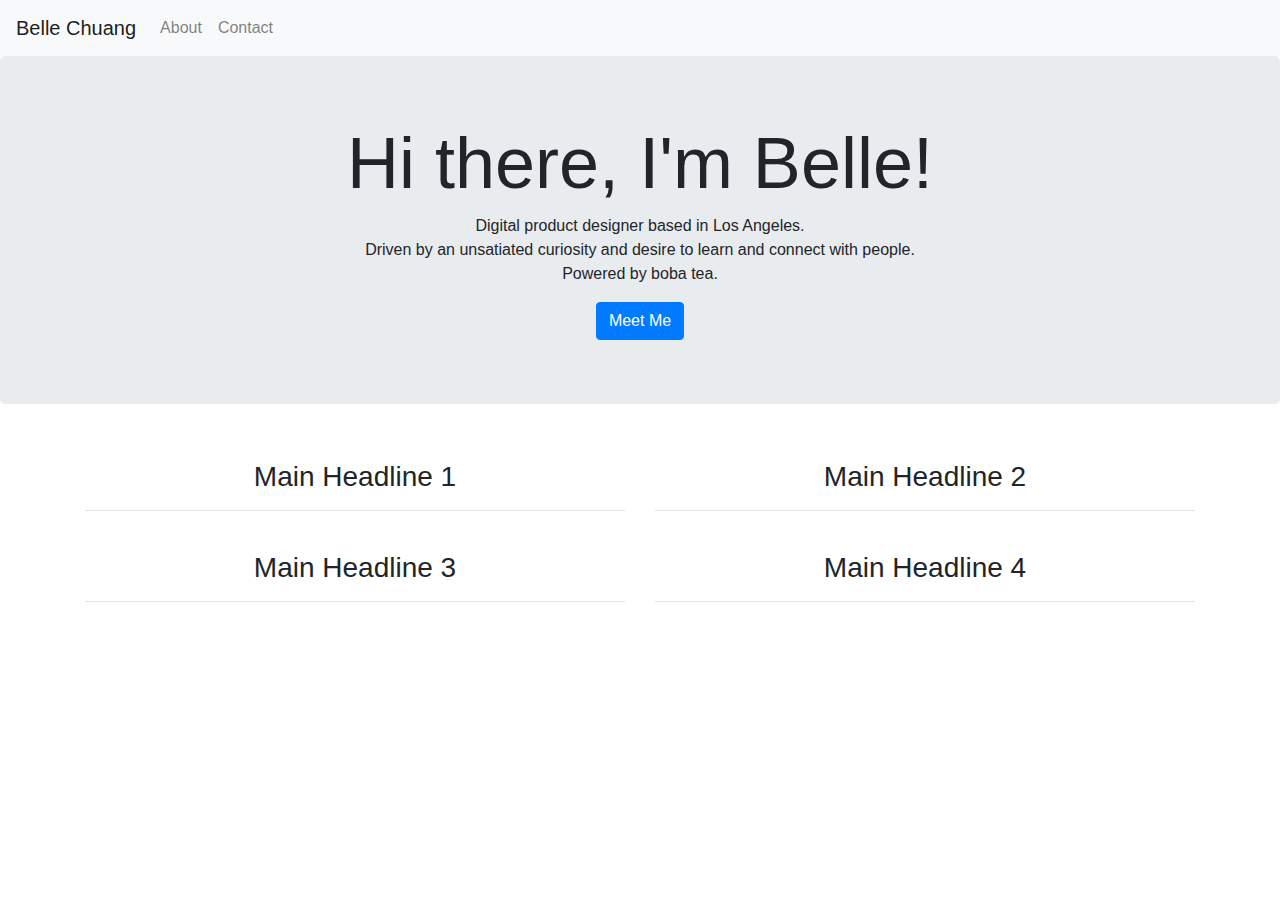
==== index.html @ a0fe6ba5 "new pages" ====
<!doctype html>
<html lang="en">

<head>
  <title>Belle Chuang</title>
  <!-- Required meta tags -->
  <meta charset="utf-8">
  <meta name="viewport" content="width=device-width, initial-scale=1, shrink-to-fit=no">

  <!-- Bootstrap CSS -->
  <link rel="stylesheet" href="https://maxcdn.bootstrapcdn.com/bootstrap/4.0.0/css/bootstrap.min.css" integrity="sha384-Gn5384xqQ1aoWXA+058RXPxPg6fy4IWvTNh0E263XmFcJlSAwiGgFAW/dAiS6JXm"
    crossorigin="anonymous">
    <link href="https://stackpath.bootstrapcdn.com/bootswatch/4.1.3/minty/bootstrap.min.css" rel="stylesheet" integrity="sha384-Qt9Hug5NfnQDGMoaQYXN1+PiQvda7poO7/5k4qAmMN6evu0oDFMJTyjqaoTGHdqf" crossorigin="anonymous">

  <!-- Styling -->
  <style>
    img {
      width: 100%;
      height: auto;
    }
  </style>

</head>

<body>

<!--nav bar-->
<nav class="navbar navbar-expand-lg navbar-light bg-light">
    <a class="navbar-brand" href="index.html">Belle Chuang</a>
    <button class="navbar-toggler" type="button" data-toggle="collapse" data-target="#navbarSupportedContent" aria-controls="navbarSupportedContent" aria-expanded="false" aria-label="Toggle navigation">
      <span class="navbar-toggler-icon"></span>
    </button>
  
    <div class="collapse navbar-collapse" id="navbarSupportedContent">
      <ul class="navbar-nav mr-auto">
        <li class="nav-item">
          <a class="nav-link" href="about.html">About</a>
        </li>
        <li class="nav-item">
          <a class="nav-link" href="contact.html">Contact</a>
        </li>
      </ul>
    </div>
</nav>

  <!-- Jumbotron -->
  <div class="jumbotron align-items-center text-center">
    <h1 class="display-3">Hi there, I'm Belle!</h1>
    <p>Digital product designer based in Los Angeles.
        <br>
        Driven by an unsatiated curiosity and desire to learn and connect with people.
        <br>
        Powered by boba tea. 
    </p>
    <a class="btn btn-primary" href="about.html" role="button">Meet Me</a>
  </div>

  <!-- Main Content Container -->
  <div class="container-fluid">

    <!-- Outermost Row -->
    <div class="row">
     
      <!-- Articles of Lesser Importance -->
      <!-- <div class="col-lg-3 col-md-4 order-2 order-md-1">
      <div class="container">
          <div class="row">
            <div class="col-12 col-md-12 col-lg-12">
              <h3>Less Important Article 1</h3>
              <p>Lorem ipsum, dolor sit amet consectetur adipisicing elit. Expedita aliquid voluptatem fuga
                et, recusandae accusantium minus fugit adipisci! Obcaecati id, nobis ullam natus laudantium
                omnis architecto unde rem qui debitis?</p>
              <hr>
            </div>
            <div class="col-12 col-md-12 col-lg-12">
              <h3>Less Important Article 2</h3>
              <p>Lorem ipsum, dolor sit amet consectetur adipisicing elit. Expedita aliquid voluptatem fuga
                et, recusandae accusantium minus fugit adipisci! Obcaecati id, nobis ullam natus laudantium
                omnis architecto unde rem qui debitis?</p>
              <hr>
            </div>
            <div class="col-12 col-md-12 col-lg-12">
              <h3>Less Important Article 3</h3>
              <p>Lorem ipsum, dolor sit amet consectetur adipisicing elit. Expedita aliquid voluptatem fuga
                et, recusandae accusantium minus fugit adipisci! Obcaecati id, nobis ullam natus laudantium
                omnis architecto unde rem qui debitis?</p>
              <hr>
            </div>
          </div>
        </div>
      </div> -->

    

      <!-- Main Headlines -->
      <div class="container">
        <div class="row">
          <div class="col-12 col-md-6 col-lg-6">
            <img src="http://via.placeholder.com/400x400" alt="">
            <h3 class="display-6 text-center">Main Headline 1</h3>

            <hr>
          </div>
          <div class="col-12 col-md-6 col-lg-6">
            <img src="http://via.placeholder.com/400x400" alt="">
            <h3 class="display-6 text-center">Main Headline 2</h3>

            <hr>
          </div>
          <div class="col-12 col-md-6 col-lg-6">
              <img src="http://via.placeholder.com/400x400" alt="">
              <h3 class="display-6 text-center">Main Headline 3</h3>

              <hr>
            </div>
            <div class="col-12 col-md-6 col-lg-6">
                <img src="http://via.placeholder.com/400x400" alt="">
                <h3 class="display-6 text-center">Main Headline 4</h3>

                <hr>
              </div>
        </div>
      </div>
    </div>

    

    

    
      <!-- Images of the Week -->
      <!-- <div class="col-lg-3 col-md-12 order-3">
      <div class="container">
        <div class="card">
          <div class="card-title">
            <h3 class="text-center">Images of the Week</h3>
          </div>
          <div class="row">
            <div class="col-6 mb-1 col-md-3 col-lg-12">
              <img src="http://via.placeholder.com/200x200" alt="">
            </div>
            <div class="col-6 mb-1 col-md-3 col-lg-12">
              <img src="http://via.placeholder.com/200x200" alt="">
            </div>
            <div class="col-6 mb-1 col-md-3 col-lg-12">
              <img src="http://via.placeholder.com/200x200" alt="">
            </div>
            <div class="col-6 mb-1 col-md-3 col-lg-12">
              <img src="http://via.placeholder.com/200x200" alt="">
            </div>
          </div>
        </div>
      </div>
    </div>
  </div> -->

</div>

<!--javascript-->
<script src="https://code.jquery.com/jquery-3.3.1.slim.min.js" integrity="sha384-q8i/X+965DzO0rT7abK41JStQIAqVgRVzpbzo5smXKp4YfRvH+8abtTE1Pi6jizo" crossorigin="anonymous"></script>
        <script src="https://cdnjs.cloudflare.com/ajax/libs/popper.js/1.14.3/umd/popper.min.js" integrity="sha384-ZMP7rVo3mIykV+2+9J3UJ46jBk0WLaUAdn689aCwoqbBJiSnjAK/l8WvCWPIPm49" crossorigin="anonymous"></script>
        <script src="https://stackpath.bootstrapcdn.com/bootstrap/4.1.3/js/bootstrap.min.js" integrity="sha384-ChfqqxuZUCnJSK3+MXmPNIyE6ZbWh2IMqE241rYiqJxyMiZ6OW/JmZQ5stwEULTy" crossorigin="anonymous"></script> 
        <script src="code.js" type="text/javascript"></script>
</body>

</html>
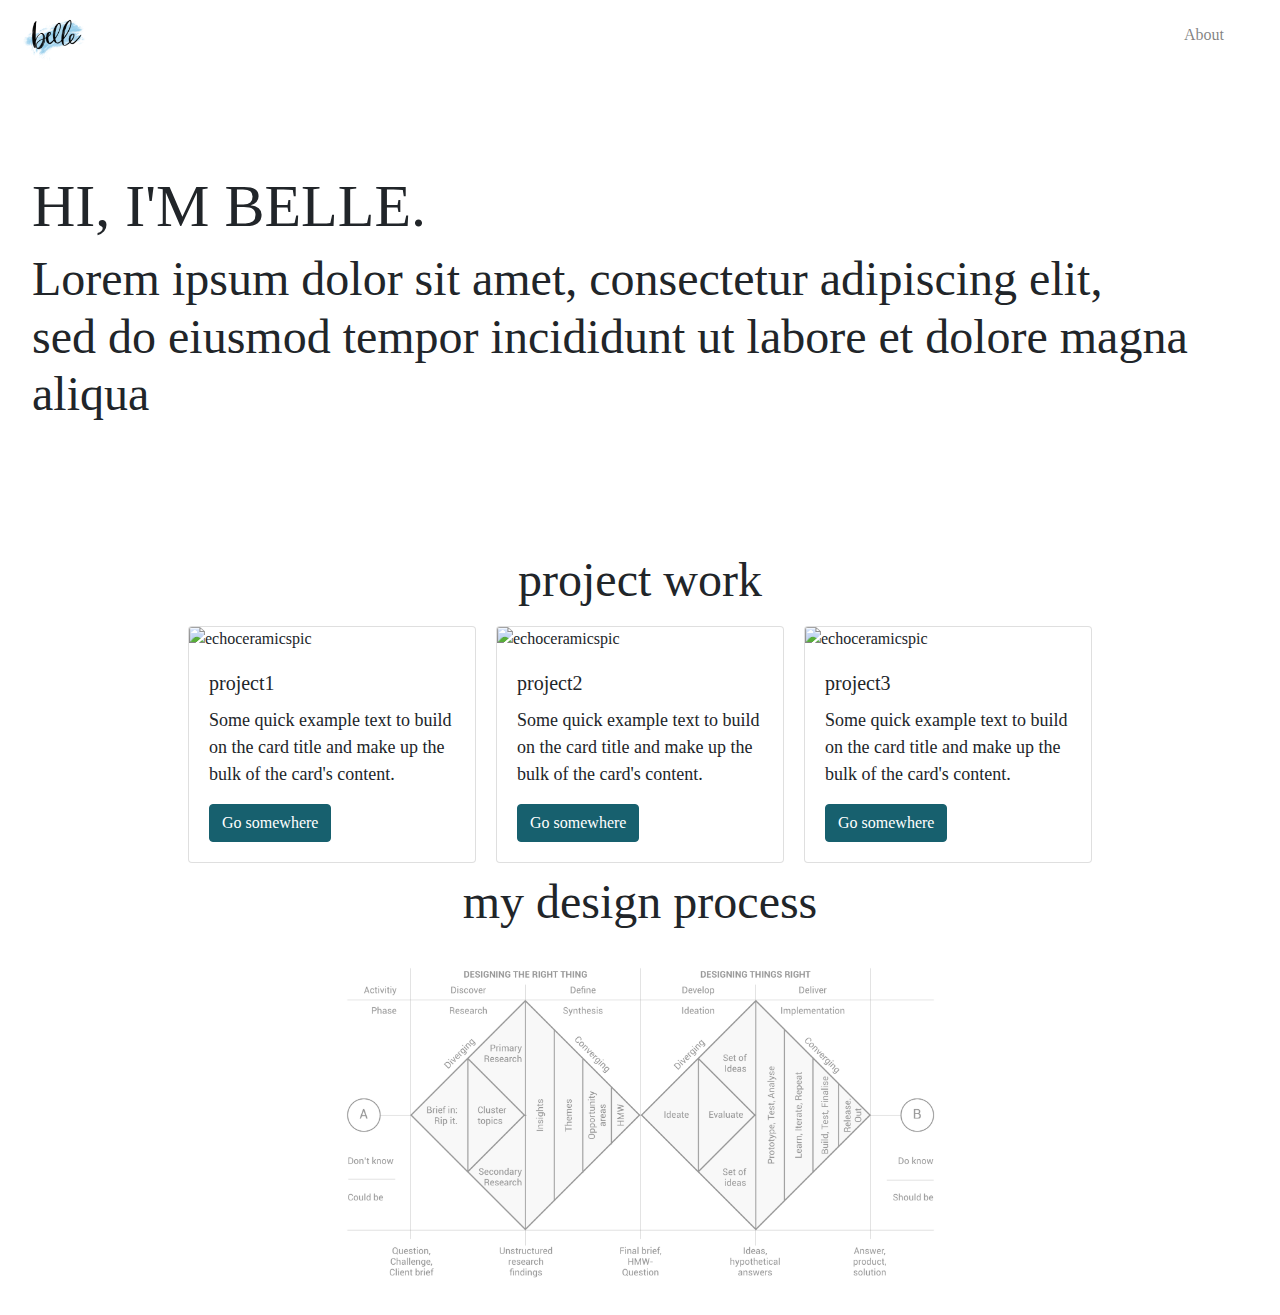
==== commit bd465cb8: "adding all project pages" ====
--- a/index.html
+++ b/index.html
@@ -10,151 +10,142 @@
   <!-- Bootstrap CSS -->
   <link rel="stylesheet" href="https://maxcdn.bootstrapcdn.com/bootstrap/4.0.0/css/bootstrap.min.css" integrity="sha384-Gn5384xqQ1aoWXA+058RXPxPg6fy4IWvTNh0E263XmFcJlSAwiGgFAW/dAiS6JXm"
     crossorigin="anonymous">
-    <link href="https://stackpath.bootstrapcdn.com/bootswatch/4.1.3/minty/bootstrap.min.css" rel="stylesheet" integrity="sha384-Qt9Hug5NfnQDGMoaQYXN1+PiQvda7poO7/5k4qAmMN6evu0oDFMJTyjqaoTGHdqf" crossorigin="anonymous">
-
-  <!-- Styling -->
-  <style>
-    img {
-      width: 100%;
-      height: auto;
-    }
-  </style>
+  <link rel ="stylesheet" href="style.css">
+  <link rel="stylesheet" href="https://use.fontawesome.com/releases/v5.4.1/css/all.css" integrity="sha384-5sAR7xN1Nv6T6+dT2mhtzEpVJvfS3NScPQTrOxhwjIuvcA67KV2R5Jz6kr4abQsz" crossorigin="anonymous">
 
 </head>
 
 <body>
 
 <!--nav bar-->
-<nav class="navbar navbar-expand-lg navbar-light bg-light">
-    <a class="navbar-brand" href="index.html">Belle Chuang</a>
-    <button class="navbar-toggler" type="button" data-toggle="collapse" data-target="#navbarSupportedContent" aria-controls="navbarSupportedContent" aria-expanded="false" aria-label="Toggle navigation">
-      <span class="navbar-toggler-icon"></span>
-    </button>
-  
-    <div class="collapse navbar-collapse" id="navbarSupportedContent">
-      <ul class="navbar-nav mr-auto">
-        <li class="nav-item">
-          <a class="nav-link" href="about.html">About</a>
-        </li>
-        <li class="nav-item">
-          <a class="nav-link" href="contact.html">Contact</a>
-        </li>
-      </ul>
-    </div>
+<nav class="navbar navbar-expand-lg navbar-light" style="height:70px;">
+    <a class="navbar-brand active" href="index.html"><img src="assets/Untitled_Artwork copy.png" style="width:75px; height: auto;"></a>
+        <ul class="navbar-nav ml-auto">
+            <li class="nav-item">
+              <a class="nav-link" href="meetme.html">About</a>
+            </li>
+        </ul>
+        <span class="nav-item mt-3">
+          <p>
+          <a class="nav-link" id="contactbutton" data-toggle="collapse" href="#collapseExample" role="button" aria-expanded="false" aria-controls="collapseExample"><i class="far fa-envelope fa-1.5x"></i></a>
+        </p>
+        </span>
 </nav>
 
+<div class="collapse" id="collapseExample">
+    <div class="container" id="contactform">
+        <div class="row">
+            <div class="col-lg-6 mt-4">
+                <h4>SAY HI!</h4>
+                <p>Lorem ipsum dolor sit amet, consectetur adipiscing elit, sed do eiusmod tempor incididunt ut labore et dolore magna aliqua. Ut enim ad minim veniam, quis nostrud exercitation ullamco laboris nisi ut aliquip ex ea commodo consequat. Duis aute irure dolor in reprehenderit in voluptate velit esse cillum dolore eu fugiat nulla pariatur. Excepteur sint occaecat cupidatat non proident, sunt in culpa qui officia deserunt mollit anim id est laborum.</p>
+            </div>
+            <div class="col-lg-6">
+                <form >
+                        <div class="form-group mt-4">
+                            <h4>
+                                CONTACT FORM
+                            </h4>
+                        </div>
+                        <div class="form-group">
+                            <label for="firstName">First Name</label>
+                            <input type="text" class="form-control" id="firstName" placeholder="first name">
+                        </div>
+                        <div class="form-group">
+                            <label for="email">Email address</label>
+                            <input type="email" class="form-control" id="email" placeholder="name@example.com">
+                            </div>
+                        <div class="form-group">
+                            <label for="message">Message</label>
+                            <textarea rows="4" class="form-control" id="message" placeholder="enter your message here"></textarea>
+                        </div>
+                        <div class="form-group">
+                            <button id="sendEmail" type="button" class="btn btn-primary" data-target="#send" data-toggle="modal">Send Email</button>
+                        </div>
+                </form> 
+            </div> 
+        </div>
+    </div>
+</div>
+
+
+
   <!-- Jumbotron -->
-  <div class="jumbotron align-items-center text-center">
-    <h1 class="display-3">Hi there, I'm Belle!</h1>
-    <p>Digital product designer based in Los Angeles.
-        <br>
-        Driven by an unsatiated curiosity and desire to learn and connect with people.
-        <br>
-        Powered by boba tea. 
-    </p>
-    <a class="btn btn-primary" href="about.html" role="button">Meet Me</a>
+
+  <div class="jumbotron">
+    <h1>HI, I'M BELLE. </h1>
+    <h2>Lorem ipsum dolor sit amet, consectetur adipiscing elit, 
+    <br> sed do eiusmod tempor incididunt ut labore et dolore magna aliqua </h2>
+    <br>
+    <div class="container-fluid text-center"><i class="fas fa-chevron-down fa-2x"></i></div>
   </div>
 
-  <!-- Main Content Container -->
-  <div class="container-fluid">
+<!--project section-->
+<div class="container-fluid" id="projectsection">
+  <h2 class="projectsection text-center">project work</h2>
+  <div class="row justify-content-center">
+        <div class="card" style="width: 18rem;">
+                <img class="card-img-top" src="https://via.placeholder.com/350x150" alt="echoceramicspic">
+                <div class="card-body">
+                  <h5 class="card-title">project1</h5>
+                  <p class="card-text">Some quick example text to build on the card title and make up the bulk of the card's content.</p>
+                  <a href="project1.html" class="btn btn-primary">Go somewhere</a>
+                </div>
+              </div>
+        <div class="card" style="width: 18rem;">
+            <img class="card-img-top" src="https://via.placeholder.com/350x150" alt="echoceramicspic">
+            <div class="card-body">
+                <h5 class="card-title">project2</h5>
+                <p class="card-text">Some quick example text to build on the card title and make up the bulk of the card's content.</p>
+                <a href="project2.html" class="btn btn-primary">Go somewhere</a>
+            </div>
+            </div>
+        <div class="card" style="width: 18rem;">
+                <img class="card-img-top" src="https://via.placeholder.com/350x150" alt="echoceramicspic">
+                <div class="card-body">
+                    <h5 class="card-title">project3</h5>
+                    <p class="card-text">Some quick example text to build on the card title and make up the bulk of the card's content.</p>
+                    <a href="project1.html" class="btn btn-primary">Go somewhere</a>
+                </div>
+                </div>
+  </div>
+</div>
 
-    <!-- Outermost Row -->
-    <div class="row">
-     
-      <!-- Articles of Lesser Importance -->
-      <!-- <div class="col-lg-3 col-md-4 order-2 order-md-1">
-      <div class="container">
-          <div class="row">
-            <div class="col-12 col-md-12 col-lg-12">
-              <h3>Less Important Article 1</h3>
-              <p>Lorem ipsum, dolor sit amet consectetur adipisicing elit. Expedita aliquid voluptatem fuga
-                et, recusandae accusantium minus fugit adipisci! Obcaecati id, nobis ullam natus laudantium
-                omnis architecto unde rem qui debitis?</p>
-              <hr>
-            </div>
-            <div class="col-12 col-md-12 col-lg-12">
-              <h3>Less Important Article 2</h3>
-              <p>Lorem ipsum, dolor sit amet consectetur adipisicing elit. Expedita aliquid voluptatem fuga
-                et, recusandae accusantium minus fugit adipisci! Obcaecati id, nobis ullam natus laudantium
-                omnis architecto unde rem qui debitis?</p>
-              <hr>
-            </div>
-            <div class="col-12 col-md-12 col-lg-12">
-              <h3>Less Important Article 3</h3>
-              <p>Lorem ipsum, dolor sit amet consectetur adipisicing elit. Expedita aliquid voluptatem fuga
-                et, recusandae accusantium minus fugit adipisci! Obcaecati id, nobis ullam natus laudantium
-                omnis architecto unde rem qui debitis?</p>
-              <hr>
-            </div>
-          </div>
-        </div>
-      </div> -->
+<!--project process-->
 
-    
-
-      <!-- Main Headlines -->
-      <div class="container">
-        <div class="row">
-          <div class="col-12 col-md-6 col-lg-6">
-            <img src="http://via.placeholder.com/400x400" alt="">
-            <h3 class="display-6 text-center">Main Headline 1</h3>
-
-            <hr>
-          </div>
-          <div class="col-12 col-md-6 col-lg-6">
-            <img src="http://via.placeholder.com/400x400" alt="">
-            <h3 class="display-6 text-center">Main Headline 2</h3>
-
-            <hr>
-          </div>
-          <div class="col-12 col-md-6 col-lg-6">
-              <img src="http://via.placeholder.com/400x400" alt="">
-              <h3 class="display-6 text-center">Main Headline 3</h3>
-
-              <hr>
-            </div>
-            <div class="col-12 col-md-6 col-lg-6">
-                <img src="http://via.placeholder.com/400x400" alt="">
-                <h3 class="display-6 text-center">Main Headline 4</h3>
-
-                <hr>
-              </div>
-        </div>
-      </div>
+<div class="container-fluid text-center" id="designprocess">
+        <h2 class="designprocess text-center">my design process</h2>
+        <img src="assets/doublediamond.png" alt="doublediamonddesignthinking" style="width: 50%;">
     </div>
 
     
+<!--FOOTER-->
 
-    
+<footer class="footer mt-4 justify-content-center">
+  <div class="container text-center">
+    <span class="content">
+        <a href="https://www.linkedin.com/in/bellechuang/"><i class="fab fa-linkedin fa-2x"></i></a>
 
-    
-      <!-- Images of the Week -->
-      <!-- <div class="col-lg-3 col-md-12 order-3">
-      <div class="container">
-        <div class="card">
-          <div class="card-title">
-            <h3 class="text-center">Images of the Week</h3>
+    </span>
+  </div>
+</footer>
+  <!-- Modal-submit response-->
+  <div class="modal fade" id="send" tabindex="-1" role="dialog" aria-labelledby="exampleModalLabel" aria-hidden="true">
+      <div class="modal-dialog" role="document">
+      <div class="modal-content">
+          <div class="modal-header">
+          <h5 class="modal-title">Thank you!</h5>
+          <button type="button" class="close" data-dismiss="modal" aria-label="Close">
+              <span aria-hidden="true">&times;</span>
+          </button>
           </div>
-          <div class="row">
-            <div class="col-6 mb-1 col-md-3 col-lg-12">
-              <img src="http://via.placeholder.com/200x200" alt="">
-            </div>
-            <div class="col-6 mb-1 col-md-3 col-lg-12">
-              <img src="http://via.placeholder.com/200x200" alt="">
-            </div>
-            <div class="col-6 mb-1 col-md-3 col-lg-12">
-              <img src="http://via.placeholder.com/200x200" alt="">
-            </div>
-            <div class="col-6 mb-1 col-md-3 col-lg-12">
-              <img src="http://via.placeholder.com/200x200" alt="">
-            </div>
+          <div class="modal-body">
           </div>
-        </div>
+          <div class="modal-footer">
+          <button type="button" class="btn btn-secondary" data-dismiss="modal">Close</button>
+          </div>
       </div>
-    </div>
-  </div> -->
-
-</div>
+      </div>
+  </div>
 
 <!--javascript-->
 <script src="https://code.jquery.com/jquery-3.3.1.slim.min.js" integrity="sha384-q8i/X+965DzO0rT7abK41JStQIAqVgRVzpbzo5smXKp4YfRvH+8abtTE1Pi6jizo" crossorigin="anonymous"></script>
--- a/style.css
+++ b/style.css
@@ -0,0 +1,77 @@
+:root {
+    --main-bg-color: #17606E;
+    --main-secondary-color:#FDD4C0; 
+    --active-second-color:#FBB897;
+}
+
+
+body {
+    font-family: roboto;
+}
+
+h1 {
+    font-size: 60px;
+}
+
+h2 {
+    font-size: 48px;
+}
+
+h3 {
+    font-size: 36px;
+}
+
+h4 {
+    font-size: 24px;
+}
+
+p {
+    font-size: 18px;
+}
+
+i {
+    font-size: 24px;
+}
+
+.navbar {
+    background-color:#fff;
+}
+
+
+.btn-primary {
+    background-color: var(--main-bg-color);
+    border-color: var(--main-bg-color);
+}
+
+.btn-primary:hover {
+    background-color: var(--main-secondary-color);
+    border-color: var(--main-secondary-color);
+    color: black;
+}
+
+.jumbotron {
+    background-color:#fff;
+    padding-top:100px;
+}
+
+.card {
+    margin:10px;
+}
+
+.card:hover{
+    transform: scale(1.05);
+}
+
+
+
+#contactform {
+    background-color:#fff;
+}
+
+#contactbutton:hover {
+    color: var(--main-secondary-color);
+}
+
+#designprocess {
+    /* background-color:gray; */
+}
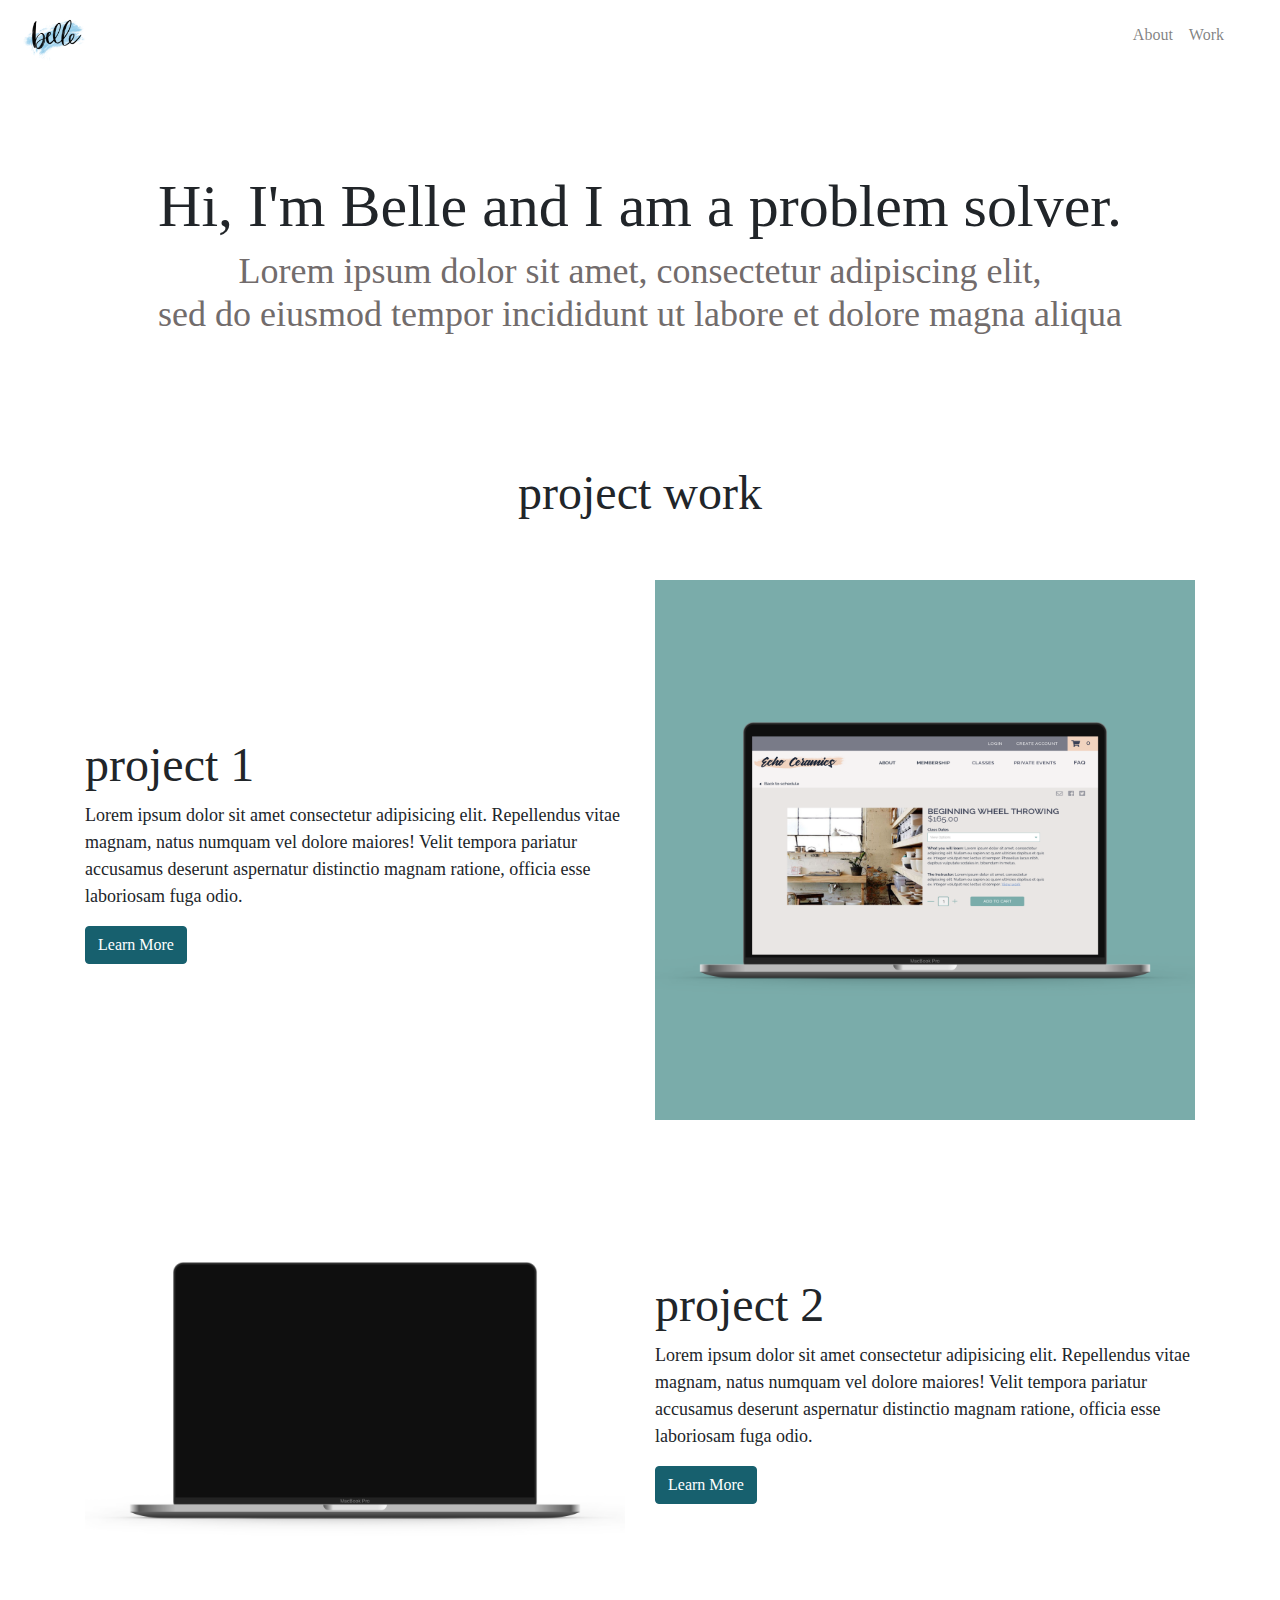
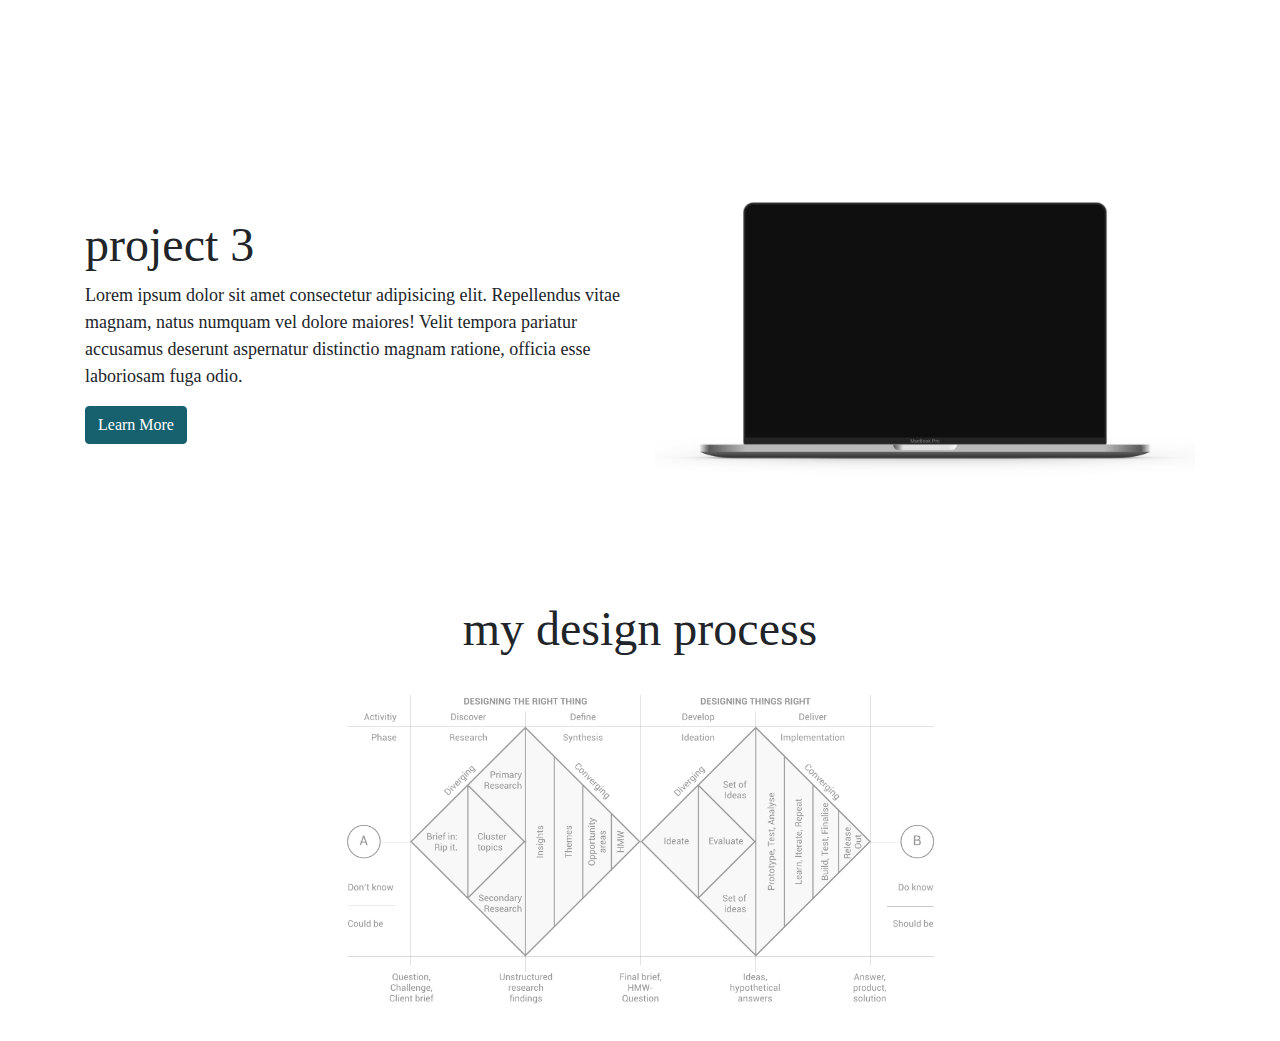
==== commit 9e70a3b4: "updating current project pages" ====
--- a/index.html
+++ b/index.html
@@ -24,6 +24,9 @@
             <li class="nav-item">
               <a class="nav-link" href="meetme.html">About</a>
             </li>
+            <li class="nav-item">
+                    <a class="nav-link" href="index.html#work">Work</a>
+                  </li>
         </ul>
         <span class="nav-item mt-3">
           <p>
@@ -33,33 +36,36 @@
 </nav>
 
 <div class="collapse" id="collapseExample">
-    <div class="container" id="contactform">
+    <div class="container-fluid" id="contactform">
         <div class="row">
             <div class="col-lg-6 mt-4">
                 <h4>SAY HI!</h4>
                 <p>Lorem ipsum dolor sit amet, consectetur adipiscing elit, sed do eiusmod tempor incididunt ut labore et dolore magna aliqua. Ut enim ad minim veniam, quis nostrud exercitation ullamco laboris nisi ut aliquip ex ea commodo consequat. Duis aute irure dolor in reprehenderit in voluptate velit esse cillum dolore eu fugiat nulla pariatur. Excepteur sint occaecat cupidatat non proident, sunt in culpa qui officia deserunt mollit anim id est laborum.</p>
             </div>
             <div class="col-lg-6">
-                <form >
+
+
                         <div class="form-group mt-4">
                             <h4>
                                 CONTACT FORM
                             </h4>
                         </div>
+                        <form>
+          
                         <div class="form-group">
                             <label for="firstName">First Name</label>
-                            <input type="text" class="form-control" id="firstName" placeholder="first name">
+                            <input name="firstName" type="text" class="form-control" id="firstName" placeholder="first name">
                         </div>
                         <div class="form-group">
                             <label for="email">Email address</label>
-                            <input type="email" class="form-control" id="email" placeholder="name@example.com">
+                            <input name="email" type="email" class="form-control" id="email" placeholder="name@example.com">
                             </div>
                         <div class="form-group">
                             <label for="message">Message</label>
-                            <textarea rows="4" class="form-control" id="message" placeholder="enter your message here"></textarea>
+                            <textarea name ="message" rows="4" class="form-control" id="message" placeholder="enter your message here"></textarea>
                         </div>
                         <div class="form-group">
-                            <button id="sendEmail" type="button" class="btn btn-primary" data-target="#send" data-toggle="modal">Send Email</button>
+                            <button id="sendEmail" type="button" class="btn btn-primary">Send Email</button>
                         </div>
                 </form> 
             </div> 
@@ -71,44 +77,53 @@
 
   <!-- Jumbotron -->
 
-  <div class="jumbotron">
-    <h1>HI, I'M BELLE. </h1>
-    <h2>Lorem ipsum dolor sit amet, consectetur adipiscing elit, 
-    <br> sed do eiusmod tempor incididunt ut labore et dolore magna aliqua </h2>
+  <div class="jumbotron text-center">
+    <h1>Hi, I'm Belle and I am a problem solver. </h1>
+    <h3> Lorem ipsum dolor sit amet, consectetur adipiscing elit, 
+    <br> sed do eiusmod tempor incididunt ut labore et dolore magna aliqua </h3>
     <br>
     <div class="container-fluid text-center"><i class="fas fa-chevron-down fa-2x"></i></div>
   </div>
 
 <!--project section-->
-<div class="container-fluid" id="projectsection">
-  <h2 class="projectsection text-center">project work</h2>
-  <div class="row justify-content-center">
-        <div class="card" style="width: 18rem;">
-                <img class="card-img-top" src="https://via.placeholder.com/350x150" alt="echoceramicspic">
-                <div class="card-body">
-                  <h5 class="card-title">project1</h5>
-                  <p class="card-text">Some quick example text to build on the card title and make up the bulk of the card's content.</p>
-                  <a href="project1.html" class="btn btn-primary">Go somewhere</a>
-                </div>
-              </div>
-        <div class="card" style="width: 18rem;">
-            <img class="card-img-top" src="https://via.placeholder.com/350x150" alt="echoceramicspic">
-            <div class="card-body">
-                <h5 class="card-title">project2</h5>
-                <p class="card-text">Some quick example text to build on the card title and make up the bulk of the card's content.</p>
-                <a href="project2.html" class="btn btn-primary">Go somewhere</a>
+
+<div class="container" id="work">
+    <div class="row">
+        <div class="col-12">
+            <h2 class="header-projwork text-center">project work</h2>
+        </div>
+        <!--project 1-->
+        <div class="project-text col-lg-6 col-sm-12 ">
+            <h2>project 1</h2>
+            <p>Lorem ipsum dolor sit amet consectetur adipisicing elit. Repellendus vitae magnam, natus numquam vel dolore maiores! Velit tempora pariatur accusamus deserunt aspernatur distinctio magnam ratione, officia esse laboriosam fuga odio.</p>
+            <a class="btn btn-primary" href="project1.html">Learn More</a>
+        </div>
+        <div class="project-img col-lg-6 col-sm-12">
+            <img src="assets/project1/echoceramics_mockup_greenbg.png" alt="ceramics pottery" style="height:auto; width:inherit;">
+        </div>
+        <!--project 2-->
+        <div class="project-img col-lg-6 col-sm-12">
+                <img src="assets/project1/mockup place holder.png" alt="project2" style="width:inherit; height:auto;">
             </div>
-            </div>
-        <div class="card" style="width: 18rem;">
-                <img class="card-img-top" src="https://via.placeholder.com/350x150" alt="echoceramicspic">
-                <div class="card-body">
-                    <h5 class="card-title">project3</h5>
-                    <p class="card-text">Some quick example text to build on the card title and make up the bulk of the card's content.</p>
-                    <a href="project1.html" class="btn btn-primary">Go somewhere</a>
-                </div>
-                </div>
-  </div>
-</div>
+        <div class="project-text col-lg-6 col-sm-12">
+            <h2>project 2</h2>
+            <p>Lorem ipsum dolor sit amet consectetur adipisicing elit. Repellendus vitae magnam, natus numquam vel dolore maiores! Velit tempora pariatur accusamus deserunt aspernatur distinctio magnam ratione, officia esse laboriosam fuga odio.</p>
+            <a class="btn btn-primary" href="project2.html">Learn More</a>
+        </div>
+        <!--project 3-->
+        <div class="project-text col-lg-6 col-sm-12">
+            <h2>project 3</h2>
+            <p>Lorem ipsum dolor sit amet consectetur adipisicing elit. Repellendus vitae magnam, natus numquam vel dolore maiores! Velit tempora pariatur accusamus deserunt aspernatur distinctio magnam ratione, officia esse laboriosam fuga odio.</p>
+            <a class="btn btn-primary" href="project3.html">Learn More</a>
+        </div>
+        <div class="project-img col-lg-6 col-sm-12">
+            <img src="assets/project1/mockup place holder.png" alt="project3" style="width:inherit; height:auto;">
+        </div>
+    </div>
+
+</div> 
+
+
 
 <!--project process-->
 
@@ -120,7 +135,7 @@
     
 <!--FOOTER-->
 
-<footer class="footer mt-4 justify-content-center">
+<footer class="footer mt-4 mb-4 justify-content-center">
   <div class="container text-center">
     <span class="content">
         <a href="https://www.linkedin.com/in/bellechuang/"><i class="fab fa-linkedin fa-2x"></i></a>
@@ -128,6 +143,7 @@
     </span>
   </div>
 </footer>
+
   <!-- Modal-submit response-->
   <div class="modal fade" id="send" tabindex="-1" role="dialog" aria-labelledby="exampleModalLabel" aria-hidden="true">
       <div class="modal-dialog" role="document">
@@ -148,7 +164,10 @@
   </div>
 
 <!--javascript-->
-<script src="https://code.jquery.com/jquery-3.3.1.slim.min.js" integrity="sha384-q8i/X+965DzO0rT7abK41JStQIAqVgRVzpbzo5smXKp4YfRvH+8abtTE1Pi6jizo" crossorigin="anonymous"></script>
+        <script
+        src="https://code.jquery.com/jquery-3.3.1.min.js"
+        integrity="sha256-FgpCb/KJQlLNfOu91ta32o/NMZxltwRo8QtmkMRdAu8="
+        crossorigin="anonymous"></script>
         <script src="https://cdnjs.cloudflare.com/ajax/libs/popper.js/1.14.3/umd/popper.min.js" integrity="sha384-ZMP7rVo3mIykV+2+9J3UJ46jBk0WLaUAdn689aCwoqbBJiSnjAK/l8WvCWPIPm49" crossorigin="anonymous"></script>
         <script src="https://stackpath.bootstrapcdn.com/bootstrap/4.1.3/js/bootstrap.min.js" integrity="sha384-ChfqqxuZUCnJSK3+MXmPNIyE6ZbWh2IMqE241rYiqJxyMiZ6OW/JmZQ5stwEULTy" crossorigin="anonymous"></script> 
         <script src="code.js" type="text/javascript"></script>
--- a/style.css
+++ b/style.css
@@ -19,6 +19,7 @@
 
 h3 {
     font-size: 36px;
+    color:#726C6C;
 }
 
 h4 {
@@ -75,3 +76,11 @@
 #designprocess {
     /* background-color:gray; */
 }
+
+.header-projwork {
+    padding-bottom: 50px;
+}
+
+.project-text {
+    margin: auto;
+}